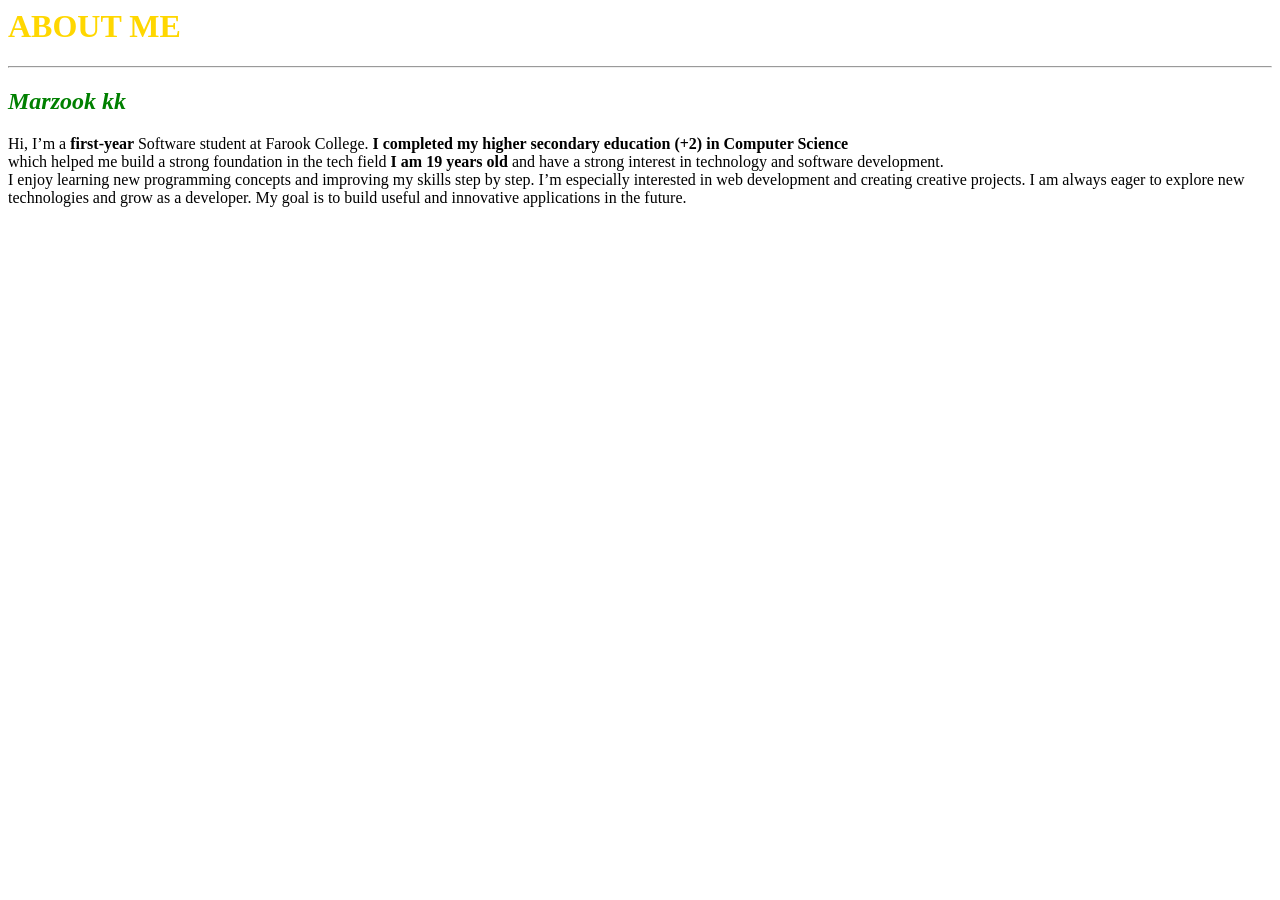
==== index.html @ 528d9b18 "Rename m.html to index.html" ====
<html>
    <head>
        <title> about me</title>
    </head>
    <body>
        <h1><span style="color: gold;">ABOUT ME</span> </h1>
        <hr>
        <h2><em><span style="color: green;">Marzook kk</span></em></h2>
        
        <p>Hi, I’m a<strong> first-year </strong> Software student at Farook College.<strong> I completed my higher secondary education (+2) in Computer Science</strong>
        <br> which helped me build a strong foundation in the tech field

<strong>I am 19 years old</strong> and have a strong interest in technology and software development. <br>
I enjoy learning new programming concepts and improving my skills step by step. I’m especially interested in web development and creating creative projects.

I am always eager to explore new technologies and grow as a developer. My goal is to build useful and innovative applications in the future.</p> 
    </body>
    
</html>
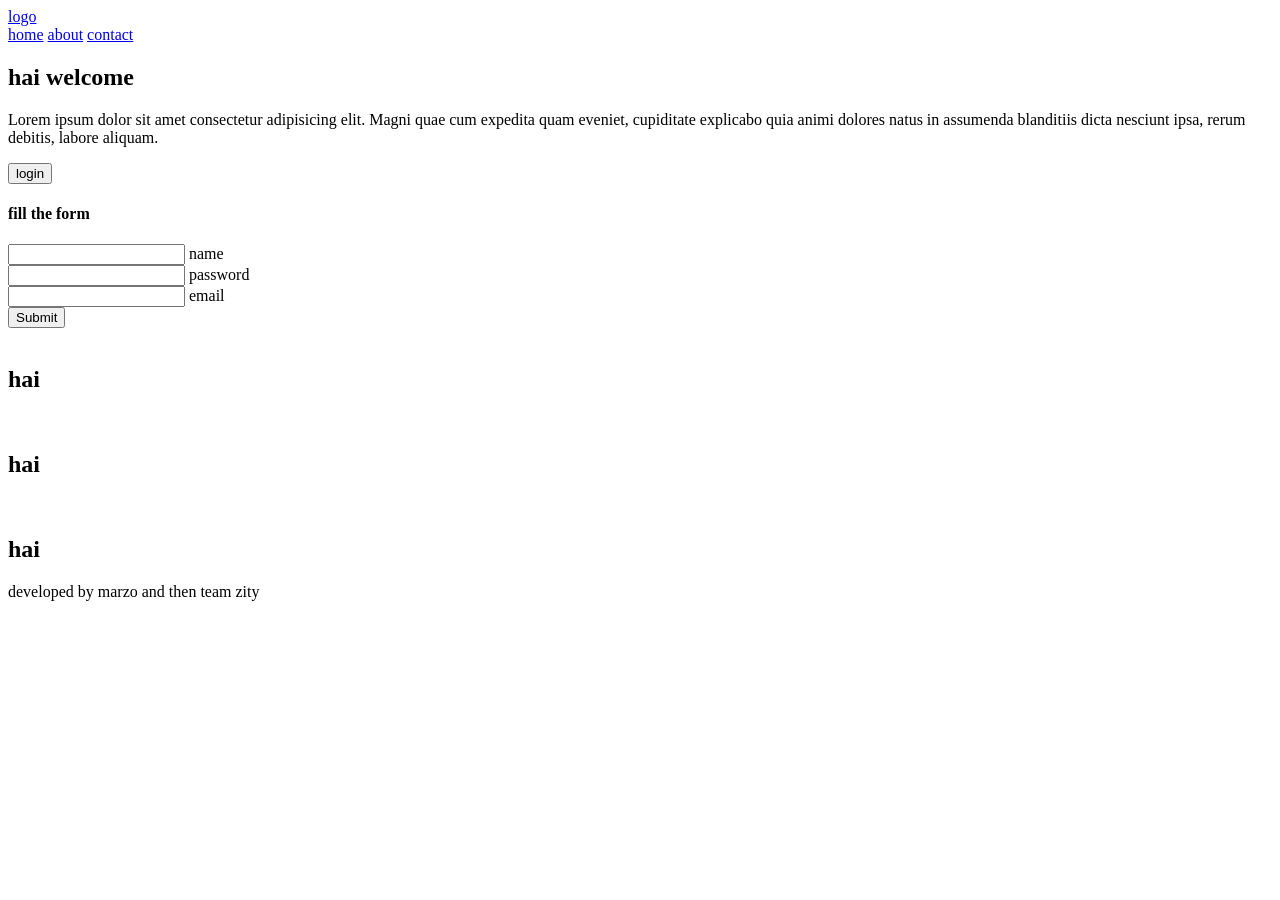
==== commit 9328fdc4: "Update index.html" ====
--- a/index.html
+++ b/index.html
@@ -1,19 +1,80 @@
-<html>
-    <head>
-        <title> about me</title>
-    </head>
-    <body>
-        <h1><span style="color: gold;">ABOUT ME</span> </h1>
-        <hr>
-        <h2><em><span style="color: green;">Marzook kk</span></em></h2>
-        
-        <p>Hi, I’m a<strong> first-year </strong> Software student at Farook College.<strong> I completed my higher secondary education (+2) in Computer Science</strong>
-        <br> which helped me build a strong foundation in the tech field
+<!DOCTYPE html>
+<html lang="en">
+<head>
+    <meta charset="UTF-8">
+    <meta name="viewport" content="width=device-width, initial-scale=1.0">
+    <title>Document</title>
+    <link rel="stylesheet" href="m.css">
+    <link rel="stylesheet" href="variable.css">
+</head>
+<body>
+    <header>
+        <div class="container">
+    <a href="#">logo</a>
+    <nav>
+        <a href="#">home</a>
+        <a href="#"> about</a>
+        <a href="#">contact</a>
+    </nav>
+    </div>
+    </header>
+    <main>
+        <section class="banner-container">
+            <div class="container">
+                <div class="left-section">
+                    <h1> hai welcome</h1>
+                    <p>Lorem ipsum dolor sit amet consectetur adipisicing elit. Magni quae cum expedita quam eveniet, cupiditate explicabo quia animi dolores natus in assumenda blanditiis dicta nesciunt ipsa, rerum debitis, labore aliquam.</p>
+                    <button>login</button>
+                </div>
+                <div class="right-section">
+                    <h4> fill the form</h4>
+                    <form action="">
+                        <div class="input">
+                            <input type="text" id="name">
+                            <label for="name">name</label>
+                        </div>
+                         <div class="input">
+                            <input type="password" id="password">
+                            <label for="password">password</label>
+                        </div>
+                         <div class="input">
+                            <input type="email" id="email">
+                            <label for="email">email</label>
+                        </div>
+                        <div class="submit-section">
+                            <input type="submit" class="submit-btn">
+                        </div>
+                    </form>
+                </div>
+            </div>
+        </section>
+        <section class="section-two">
 
-<strong>I am 19 years old</strong> and have a strong interest in technology and software development. <br>
-I enjoy learning new programming concepts and improving my skills step by step. I’m especially interested in web development and creating creative projects.
+            <div class="card-container">
+                <div class="image-container">
+                    <img src="p.jpeg" alt="">
+                </div>
+                <h1> hai</h1>
+            </div>
 
-I am always eager to explore new technologies and grow as a developer. My goal is to build useful and innovative applications in the future.</p> 
-    </body>
-    
+            <div class="card-container">
+                <div class="image-container">
+                    <img src="image.png" alt="">
+                </div>
+                <h1> hai</h1>
+            </div>
+
+            <div class="card-container">
+                <div class="image-container">
+                    <img src="image.png" alt="">
+                </div>
+                <h1> hai</h1>
+            </div>
+            
+        </section>
+    </main>
+    <footer>
+        developed by marzo and then team zity
+    </footer>
+</body>
 </html>
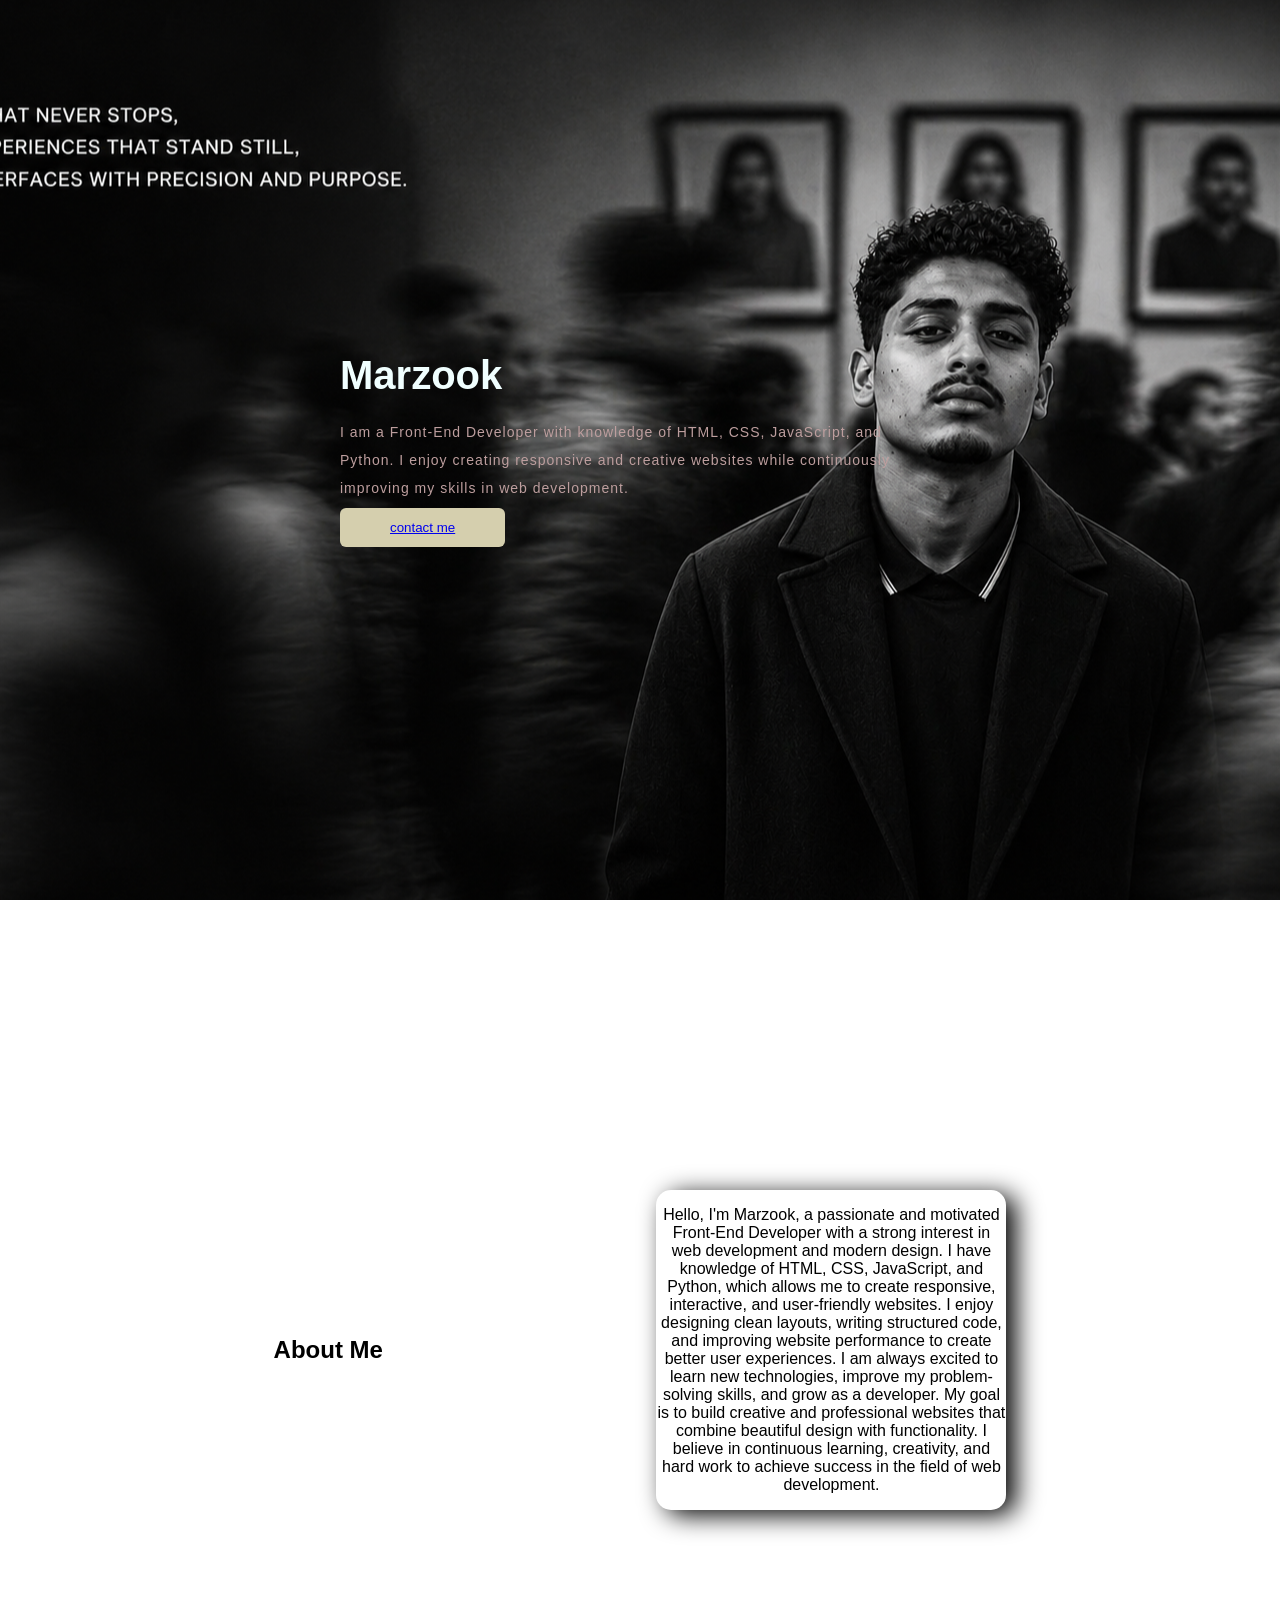
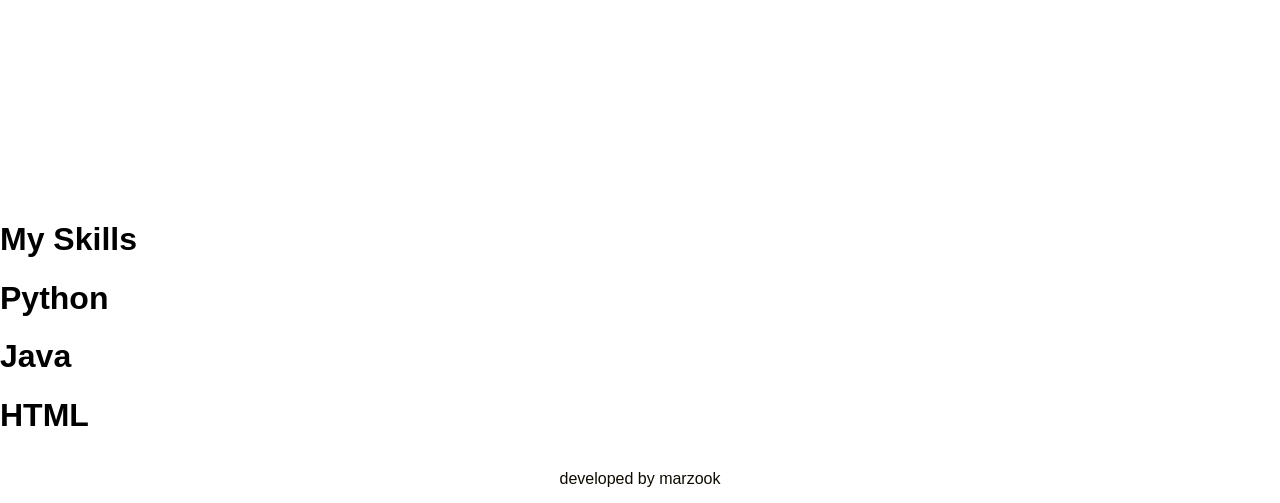
==== commit 5843d5ae: "Update index.html" ====
--- a/index.html
+++ b/index.html
@@ -5,76 +5,56 @@
     <meta name="viewport" content="width=device-width, initial-scale=1.0">
     <title>Document</title>
     <link rel="stylesheet" href="m.css">
-    <link rel="stylesheet" href="variable.css">
 </head>
 <body>
-    <header>
-        <div class="container">
-    <a href="#">logo</a>
-    <nav>
-        <a href="#">home</a>
-        <a href="#"> about</a>
-        <a href="#">contact</a>
-    </nav>
-    </div>
-    </header>
-    <main>
         <section class="banner-container">
             <div class="container">
                 <div class="left-section">
-                    <h1> hai welcome</h1>
-                    <p>Lorem ipsum dolor sit amet consectetur adipisicing elit. Magni quae cum expedita quam eveniet, cupiditate explicabo quia animi dolores natus in assumenda blanditiis dicta nesciunt ipsa, rerum debitis, labore aliquam.</p>
-                    <button>login</button>
-                </div>
-                <div class="right-section">
-                    <h4> fill the form</h4>
-                    <form action="">
-                        <div class="input">
-                            <input type="text" id="name">
-                            <label for="name">name</label>
-                        </div>
-                         <div class="input">
-                            <input type="password" id="password">
-                            <label for="password">password</label>
-                        </div>
-                         <div class="input">
-                            <input type="email" id="email">
-                            <label for="email">email</label>
-                        </div>
-                        <div class="submit-section">
-                            <input type="submit" class="submit-btn">
-                        </div>
-                    </form>
+                    <h1> Marzook</h1>
+                    <p>I am a Front-End Developer with knowledge of HTML, CSS, JavaScript, and Python. I enjoy creating responsive and creative websites while continuously improving my skills in web development.</p>
+                    <button><a href="contact.html" > contact me</a>
+                    </button>
                 </div>
             </div>
         </section>
         <section class="section-two">
+                <h1>About Me</h1>
+            <div class="card-container">
+                
+                
+                <p>
+  Hello, I'm Marzook, a passionate and motivated Front-End Developer with a strong interest in web development and modern design. I have knowledge of HTML, CSS, JavaScript, and Python, which allows me to create responsive, interactive, and user-friendly websites. I enjoy designing clean layouts, writing structured code, and improving website performance to create better user experiences. I am always excited to learn new technologies, improve my problem-solving skills, and grow as a developer. My goal is to build creative and professional websites that combine beautiful design with functionality. I believe in continuous learning, creativity, and hard work to achieve success in the field of web development.
+</p>
+            </div>
+                
+        </section>
+        
+        <div class="skill-container">
 
-            <div class="card-container">
-                <div class="image-container">
-                    <img src="p.jpeg" alt="">
-                </div>
-                <h1> hai</h1>
-            </div>
+    <div class="skills-text">
+        <h1>My Skills</h1>
+    </div>
 
-            <div class="card-container">
-                <div class="image-container">
-                    <img src="image.png" alt="">
-                </div>
-                <h1> hai</h1>
-            </div>
+    <div class="skills-images">
 
-            <div class="card-container">
-                <div class="image-container">
-                    <img src="image.png" alt="">
-                </div>
-                <h1> hai</h1>
-            </div>
-            
-        </section>
-    </main>
+        <div class="image-one">
+            <h1>Python</h1>
+        </div>
+
+        <div class="image-two">
+            <h1>Java</h1>
+        </div>
+
+        <div class="image-three">
+            <h1>HTML</h1>
+        </div>
+
+    </div>
+   
+ 
+</div>
     <footer>
-        developed by marzo and then team zity
+        developed by marzook
     </footer>
 </body>
 </html>
--- a/m.css
+++ b/m.css
@@ -0,0 +1,177 @@
+*{
+    box-sizing: border-box;
+}
+body{
+    margin: 0;
+    padding: 0;
+    font-family: Arial, Helvetica, sans-serif;
+}
+header{
+    width: 100%;
+    background-color: rgb(215, 209, 209);
+    padding: 20px;
+    position:absolute;
+    top: 0;
+}
+header .container{
+    display: flex;
+    justify-content: space-between;
+    width: 1180px;
+    margin: auto;
+}
+header a {
+    text-decoration: none;
+    margin-right: 100px;
+    font-size: 14px;
+    letter-spacing:1px;
+    color:rgb(213, 192, 192);
+    font-family: tahoma;
+}
+.banner-container{
+    width: 100%;
+    height: 100vh;
+    background-image: url("image.png");
+    filter: brightness(1);
+    background-repeat: no-repeat;
+    background-attachment: fixed;
+    background-position: center;
+    display: flex;
+    align-items: center;    
+}
+.left-section h1{
+    margin:0;
+    color: azure;
+    font-size: 40px;
+}
+.banner-container .container{
+    display: flex;
+    justify-content: space-around;
+    align-items: center;
+    width: 100%;
+    }
+.left-section p{
+    margin: 0;
+    font-size: 14px;
+    letter-spacing: 1px;
+    color: #bd9e9e;
+    margin-top: 20px;
+    line-height: 28px ;
+
+}
+.left-section {
+      width: 600px;
+      align-self: flex-start;   
+}
+.left-section button{
+   color: var(--primary-color);   ;
+   background-color: rgb(213, 207, 174);
+   border: none;
+   padding:12px 50px;
+   border-radius: 6px;
+   margin-top: 6px;
+   cursor:pointer;
+   
+}
+.right-section
+ {
+    width: 400px;
+    background-color: #d3caca;
+    border-radius: 15px;
+    padding: 40px 0;
+    box-shadow: 0 5px 6px rgba(0, 0, 0,0.1);
+ }
+.right-section h4{
+    font-size: 20px;
+    width: 300px;
+    margin: 0 auto;
+    margin-bottom: 30px;
+    color: white;
+}
+.input{
+    width: 300px;
+    margin: 30px auto;
+    display: flex;
+    flex-direction: column;
+    position: relative;
+}
+.input label {
+    color:rgb(76, 25, 25);
+    font-size: var(--font-size-14);
+    position: absolute;
+    top: 10px;
+    transition: 0.5s ease-in-out;
+}
+.input input{
+    border: none;
+    padding: 7px;
+    margin-top: 5px;
+    outline: none;
+    border-bottom: 1px solid rgb(213, 207, 174);
+    
+}
+.input input:focus ~ label,
+.input input:valid ~ label{
+    color: black;
+    top: -10px;
+    font-size: 12px;
+}
+.input input:focus, 
+.input input:valid {
+    border-color: blue;   
+}
+.submit-section{
+    text-align: center;
+
+}
+.submit-btn {
+    background-color: rgb(27, 115, 173);
+    color: blue;
+    bottom: none;
+    padding: 10px 0;
+    margin-top: 15px;
+    border-radius: 5px;
+    width: 300px;
+    cursor: pointer;
+
+} 
+.submit-btn:hover {
+  box-shadow:0 3px 6px silver;
+
+}
+.section-two{
+    display: flex;
+    justify-content: space-evenly;
+    height:100vh;
+    align-items: center;
+}
+.card-container{
+    width:350px;
+    border-radius:15px;
+    box-shadow: 10px 5px 26px black;
+    overflow:hidden;
+    text-align: center;
+}
+.card-container h1{
+    color: rgb(13, 40, 40);
+
+}
+.image-container{
+    width:100%;
+    height: 450px;
+    overflow:hidden;
+
+}
+.image-container img{
+    height: 100%;
+    width: 100%;
+    object-fit: cover;
+    transition:0.5s ease-in-out;
+}
+.image-container img:hover{
+ transform: scale(1.1) rotate(-5deg);   
+}
+footer{
+    text-align: center;
+    color:rgb(14, 10, 1);
+    padding: 15px;
+}
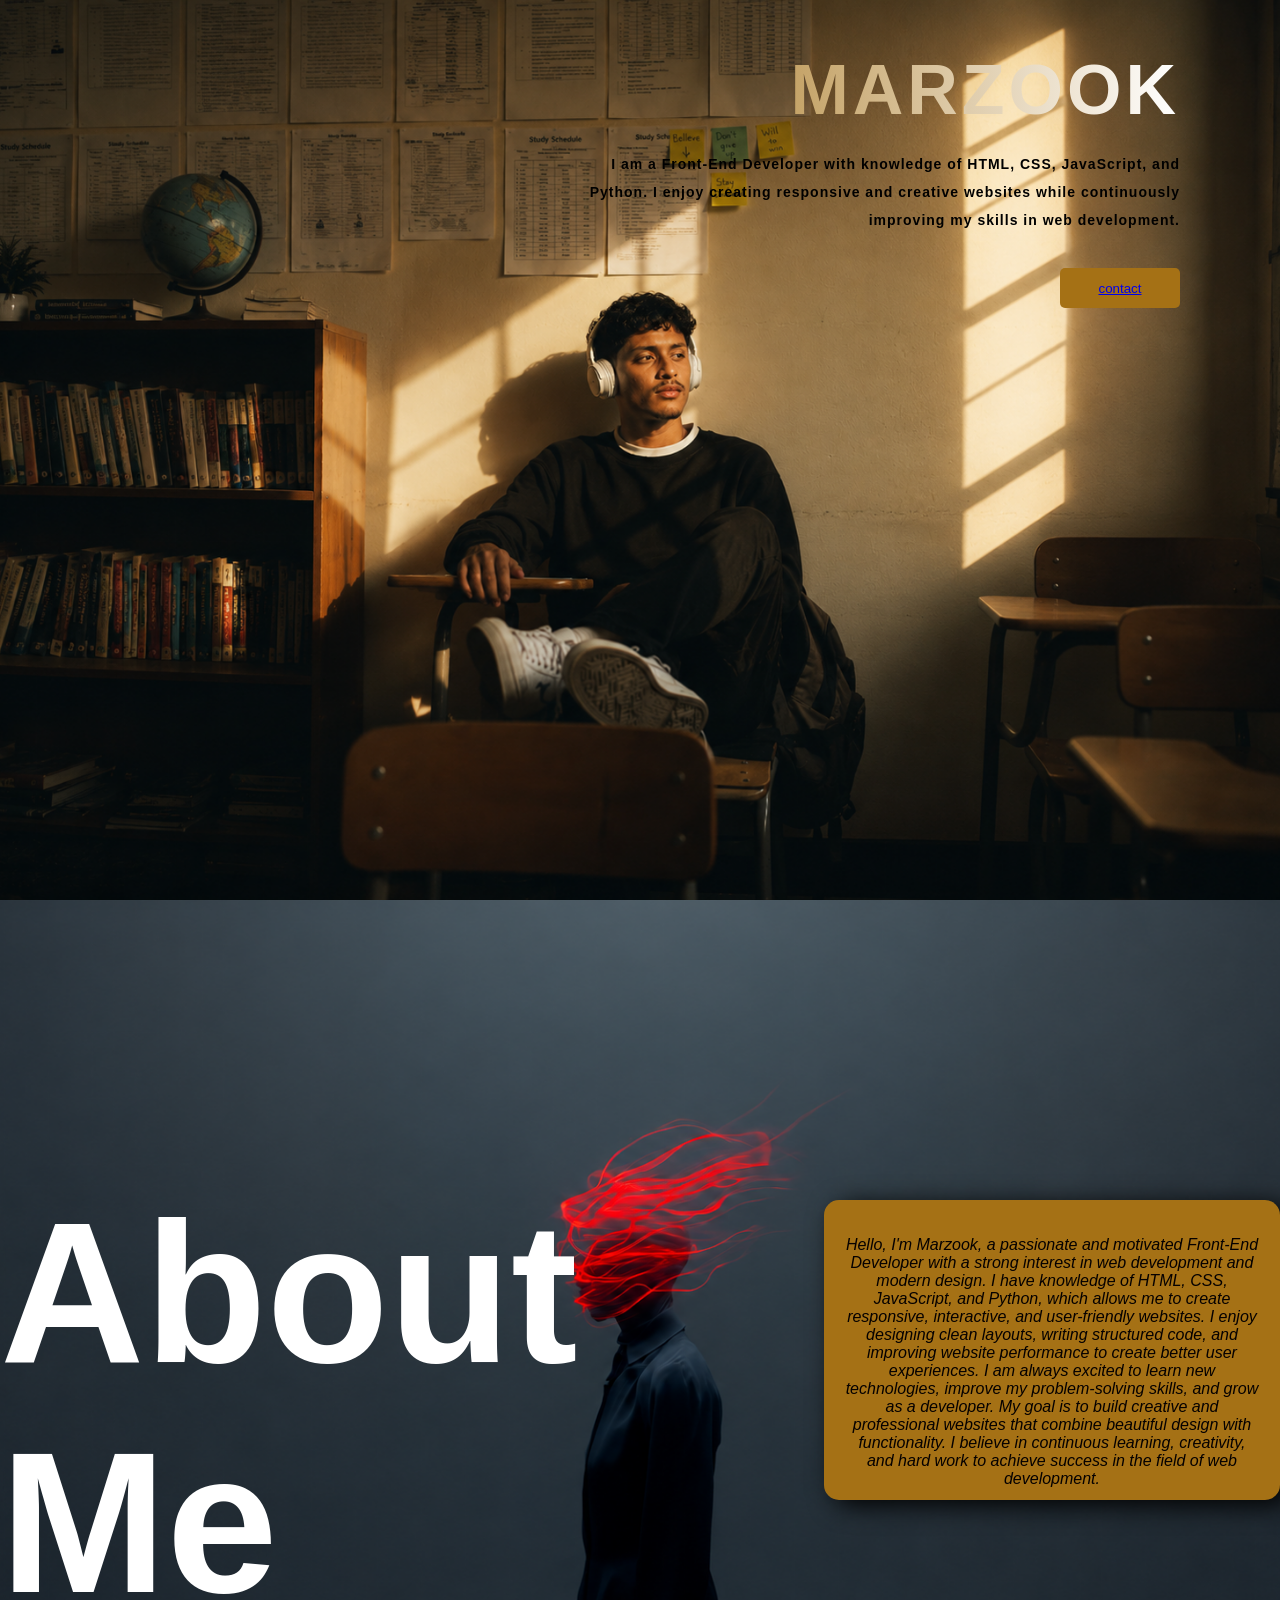
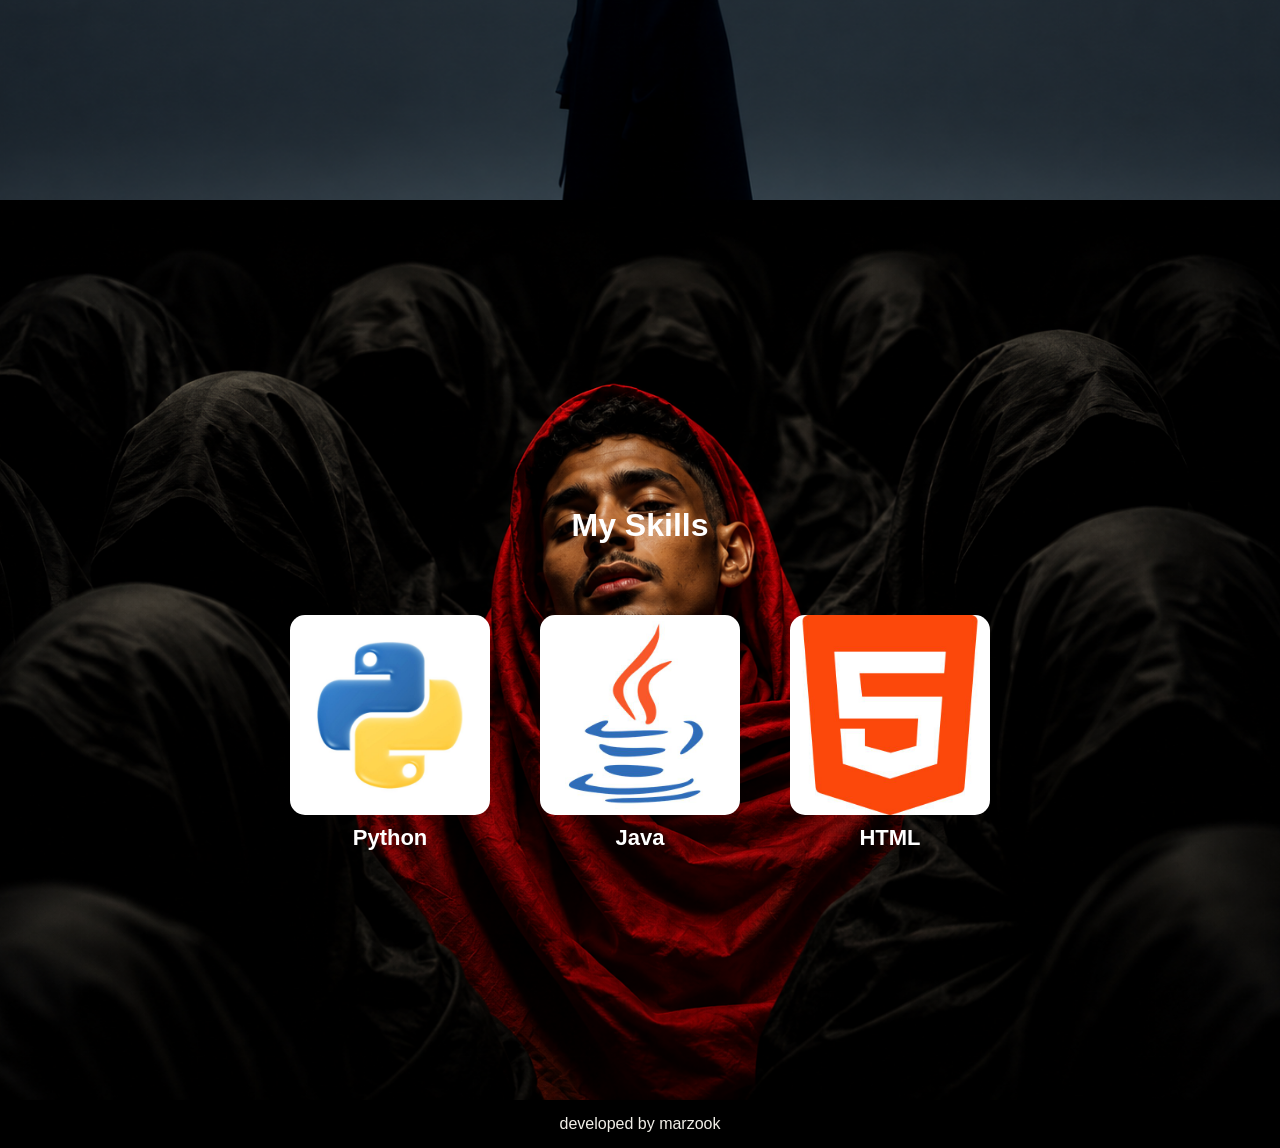
==== commit 35cc309e: "i changed my about me in to  about" ====
--- a/index.html
+++ b/index.html
@@ -12,7 +12,7 @@
                 <div class="left-section">
                     <h1> Marzook</h1>
                     <p>I am a Front-End Developer with knowledge of HTML, CSS, JavaScript, and Python. I enjoy creating responsive and creative websites while continuously improving my skills in web development.</p>
-                    <button><a href="contact.html" > contact me</a>
+                    <button><a href="contact.html" > contact </a>
                     </button>
                 </div>
             </div>
--- a/m.css
+++ b/m.css
@@ -1,177 +1,213 @@
 *{
     box-sizing: border-box;
 }
+
 body{
     margin: 0;
-    padding: 0;
     font-family: Arial, Helvetica, sans-serif;
 }
-header{
-    width: 100%;
-    background-color: rgb(215, 209, 209);
-    padding: 20px;
+
+
+/* BANNER */
+.banner-container{
+    width: 100%;
+    min-height: 100vh;
+    background-image: url("image copy 2.png");
+    background-repeat: no-repeat;
+    background-size: cover;
+    background-position: center;
+}
+
+.banner-container .container{
+    width: 100%;
+    height: 100vh;
+    display: flex;
+    justify-content: flex-end;
+    align-items: center;
+    padding-right: 100px;
+    gap: 50px;
+}
+
+/* LEFT SECTION */
+.left-section{
+    width: 600px;
+    text-align: right;
     position:absolute;
-    top: 0;
-}
-header .container{
-    display: flex;
-    justify-content: space-between;
-    width: 1180px;
-    margin: auto;
-}
-header a {
+    top:50px;
+    
+    
+
+}
+.left-section button{
+    width: 120px;
+    height: 40px;
+    background-color: #a57115;
+    color: white;
+    border: none;
+    border-radius: 5px;
+    margin-top: 20px;
+    cursor: pointer;
     text-decoration: none;
-    margin-right: 100px;
-    font-size: 14px;
-    letter-spacing:1px;
-    color:rgb(213, 192, 192);
-    font-family: tahoma;
-}
-.banner-container{
-    width: 100%;
-    height: 100vh;
-    background-image: url("image.png");
-    filter: brightness(1);
-    background-repeat: no-repeat;
-    background-attachment: fixed;
-    background-position: center;
-    display: flex;
-    align-items: center;    
-}
+}
+
 .left-section h1{
-    margin:0;
-    color: azure;
-    font-size: 40px;
-}
-.banner-container .container{
-    display: flex;
-    justify-content: space-around;
-    align-items: center;
-    width: 100%;
-    }
+    margin: 0;
+    font-size: 70px;
+    font-weight: bold;
+    letter-spacing: 4px;
+    background: linear-gradient(to left, white, #a57115);
+    -webkit-background-clip: text;
+    -webkit-text-fill-color: transparent;
+    text-transform: uppercase;
+}
+
 .left-section p{
-    margin: 0;
+    margin-top: 20px;
+    font-weight: bold;
     font-size: 14px;
     letter-spacing: 1px;
-    color: #bd9e9e;
+    color: rgb(0, 0, 0);
+    line-height: 28px;
+}
+
+
+/* FOOTER */
+footer{
+    text-align: center;
+    color: rgb(241, 239, 232);
+    padding: 15px;
+    background-color: black;
+}
+
+
+/* SECTION TWO */
+.section-two{
+    display: flex;
+    justify-content: center;
+    align-items: center;
+    min-height: 100vh;
+    background-image: url("image.png");
+    background-size: cover;
+    background-position: center;
+}
+.section-two h1{
+    color: white;
+    font-size: 200px;
+    margin-bottom: 50px;
+}
+
+/* CARD */
+.card-container{
+    width: 500px;
+    height: 300px;
+    border-radius: 15px;
+    box-shadow: 10px 5px 26px black;
+    overflow: hidden;
+    text-align: center;
+    background-color: #a57115;
+    padding: 20px;
+}
+.card-container p{
+    color: rgb(5, 0, 0);
+    font-style: oblique;
+}
+
+
+/* SKILLS SECTION */
+.skill-container{
+    width: 100%;
+    min-height: 100vh;
+    background-image: url("0.png");
+    background-repeat: no-repeat;
+    background-size: cover;
+    background-position: center;
+    display: flex;
+    flex-direction: column;
+    justify-content: center;
+    align-items: center;
+}
+
+/* SKILLS TITLE */
+.skills-text{
+    text-align: center;
+    color: white;
+    margin-bottom: 50px;
+}
+
+/* IMAGE CONTAINER */
+.skills-images{
+    display: flex;
+    gap: 50px;
+    flex-wrap: wrap;
+    justify-content: center;
+}
+
+/* IMAGES */
+.image-one,
+.image-two,
+.image-three{
+    width: 200px;
+    height: 200px;
+    background-size: cover;
+    background-position: center;
+    border-radius: 15px;
+    text-align: center;
+}
+
+.image-one{
+    background-image: url("python.png");
+}
+
+.image-two{
+    background-image: url("java.jpg");
+}
+
+.image-three{
+    background-image: url("html.jpg");
+}
+
+.image-one h1,
+.image-two h1,
+.image-three h1{
+    margin-top: 210px;
+    color: white;
+    font-size: 22px;
+}
+.contact{
+    width: 100%;
+    height: 100vh;
+    background-repeat: no-repeat;
+    background-size: cover;
+    background-position: center;
+    display: flex;
+    justify-content: center;
+    align-items: center;
+    background: url(form.png);
+
+}
+.data{
+    width: 400px;
+    height: 300px;
+    background-color:;
+    border-radius: 15px;
+    box-shadow: 10px 5px 26px black;
+    display: flex;
+    flex-direction: column;
+    justify-content: center;
+    align-items: center;
+
+}
+.data button{
+    width: 100px;
+    height: 40px;
+    background-color: black;
+    color: white;
+    border: none;
+    border-radius: 5px;
     margin-top: 20px;
-    line-height: 28px ;
-
-}
-.left-section {
-      width: 600px;
-      align-self: flex-start;   
-}
-.left-section button{
-   color: var(--primary-color);   ;
-   background-color: rgb(213, 207, 174);
-   border: none;
-   padding:12px 50px;
-   border-radius: 6px;
-   margin-top: 6px;
-   cursor:pointer;
-   
-}
-.right-section
- {
-    width: 400px;
-    background-color: #d3caca;
-    border-radius: 15px;
-    padding: 40px 0;
-    box-shadow: 0 5px 6px rgba(0, 0, 0,0.1);
- }
-.right-section h4{
-    font-size: 20px;
-    width: 300px;
-    margin: 0 auto;
-    margin-bottom: 30px;
-    color: white;
-}
-.input{
-    width: 300px;
-    margin: 30px auto;
-    display: flex;
-    flex-direction: column;
-    position: relative;
-}
-.input label {
-    color:rgb(76, 25, 25);
-    font-size: var(--font-size-14);
-    position: absolute;
-    top: 10px;
-    transition: 0.5s ease-in-out;
-}
-.input input{
-    border: none;
-    padding: 7px;
-    margin-top: 5px;
-    outline: none;
-    border-bottom: 1px solid rgb(213, 207, 174);
-    
-}
-.input input:focus ~ label,
-.input input:valid ~ label{
-    color: black;
-    top: -10px;
-    font-size: 12px;
-}
-.input input:focus, 
-.input input:valid {
-    border-color: blue;   
-}
-.submit-section{
-    text-align: center;
-
-}
-.submit-btn {
-    background-color: rgb(27, 115, 173);
-    color: blue;
-    bottom: none;
-    padding: 10px 0;
-    margin-top: 15px;
-    border-radius: 5px;
-    width: 300px;
     cursor: pointer;
-
-} 
-.submit-btn:hover {
-  box-shadow:0 3px 6px silver;
-
-}
-.section-two{
-    display: flex;
-    justify-content: space-evenly;
-    height:100vh;
-    align-items: center;
-}
-.card-container{
-    width:350px;
-    border-radius:15px;
-    box-shadow: 10px 5px 26px black;
-    overflow:hidden;
-    text-align: center;
-}
-.card-container h1{
-    color: rgb(13, 40, 40);
-
-}
-.image-container{
-    width:100%;
-    height: 450px;
-    overflow:hidden;
-
-}
-.image-container img{
-    height: 100%;
-    width: 100%;
-    object-fit: cover;
-    transition:0.5s ease-in-out;
-}
-.image-container img:hover{
- transform: scale(1.1) rotate(-5deg);   
-}
-footer{
-    text-align: center;
-    color:rgb(14, 10, 1);
-    padding: 15px;
-}+}
+.data h1{
+    text-align: center;
+    font-style: oblique;
+}
